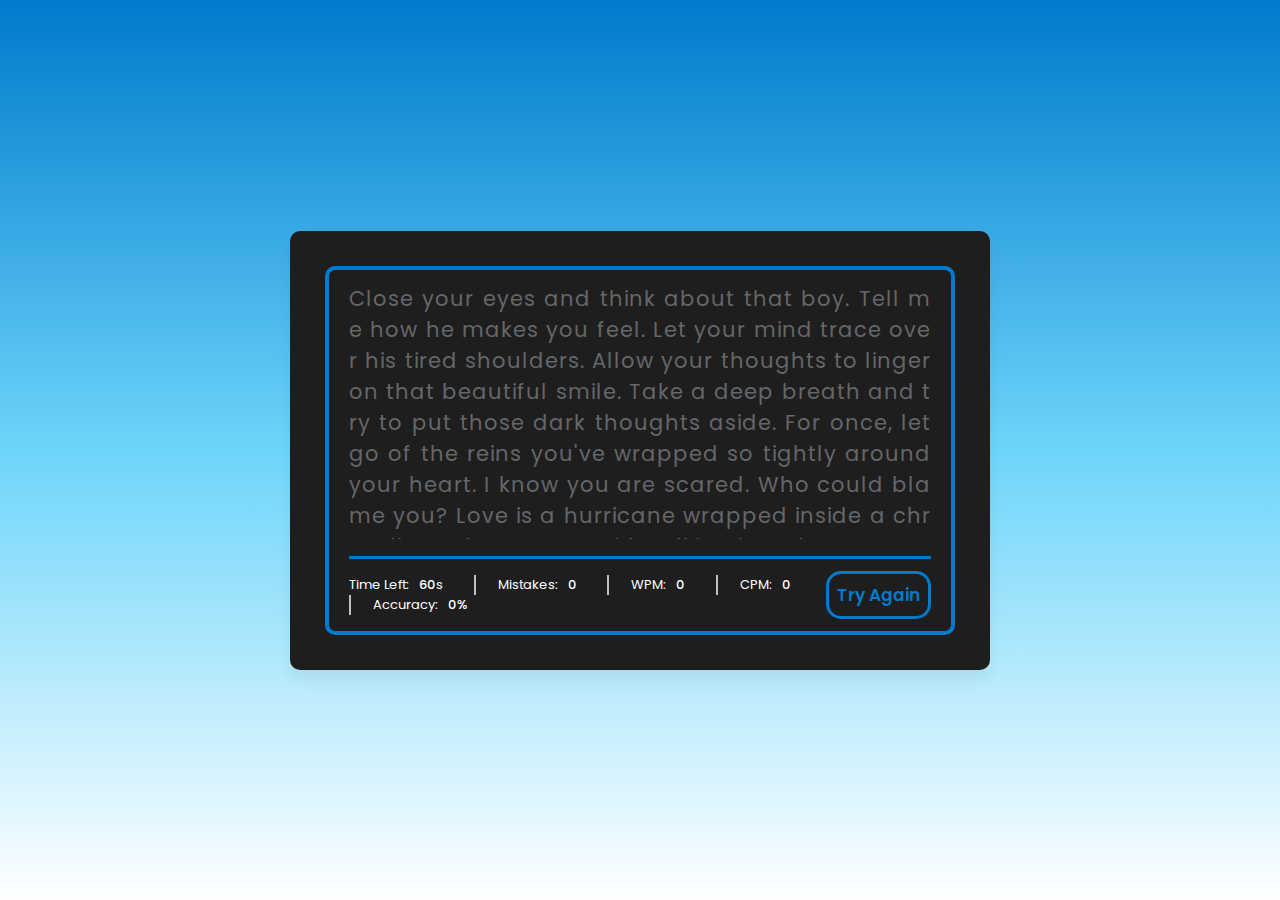
==== index.html @ c1626dc2 "update audio" ====
<html lang="en">
<head>
    <meta charset="UTF-8">
    <meta http-equiv="X-UA-Compatible" content="IE=edge">
    <meta name="viewport" content="width=device-width, initial-scale=1.0">
    <title>Speed Typing Game</title>
    <style>
    @import url('https://fonts.googleapis.com/css2?family=Poppins:wght@400;500;600;700&display=swap');
    </style>
    <link rel="stylesheet" href="style.css">
    <div class="header">
        <h1></h1>
    </div>
</head>
<body>
    <audio autoplay loop>
        <source src="lovelymusic.mp3" type="audio/mpeg">
    </audio>
    <div class="wrapper">
        <input type="text" class="input-field">
        <div class="content-box">
            <div class="typing-text">
                <p id="paragraph"></p>
            </div>
            <div class="content">
                <ul class="result-details">
                    <li class="time">
                        <p>
                            Time Left:
                        </p>
                        <span><b>60</b>s</span>
                    </li>
                    <li class="mistake">
                        <p>
                            Mistakes:
                        </p>
                        <span>0</span>
                    </li>
                    <li class="wpm">
                        <p>
                            WPM:
                        </p>
                        <span>0</span>
                    </li>
                    <li class="cpm">
                        <p>
                            CPM:
                        </p>
                        <span>0</span>
                    </li>
                    <li class="accuracy">
                        <p>
                            Accuracy:
                        </p>
                        <span id="accuracy">0%</span>
                    </li>
                </ul>
                <button>Try Again</button>
            </div>
        </div>
    </div>
</body>
<script src="script.js"></script>
</html>
---- style.css ----
* {
    margin: 0;
    padding: 0;
    box-sizing: border-box;
    font-family: 'Poppins', sans-serif;
}
body {
    display: flex;
    padding: 0 10px;
    align-items: center;
    justify-content: center;
    min-height: 100vh;
    background: linear-gradient( #007acc, #6DD5FA, #FFFFFF);
}
#paragraph{
    color: #646669;
}
.result-details{
    color: white;
}
::selection {
    color: #fff;
    background: #007acc;
}
.wrapper {
    width: 700px;
    padding: 35px;
    background: #1e1e1e;
    border-radius: 10px;
    box-shadow: 0 10px 15px rgba(0,0,0,0.05);
}
.wrapper .input-field {
    opacity: 0;
    z-index: -999;
    position: absolute;
}
.wrapper .content-box {
    padding: 13px 20px 0;
    border-radius: 10px;
    border: 4px solid #007acc;
}
.content-box .typing-text {
    overflow: hidden;
    max-height: 256px;
}
.typing-text::-webkit-scrollbar {
    width: 0;
}
.typing-text p {
    font-size: 21px;
    text-align: justify;
    letter-spacing: 1px;
    word-break: break-all;
}
.typing-text p span {
    position: relative;
}
.typing-text p span.correct {
    color: #d1d0c5;
}
.typing-text p span.incorrect {
    color: #ca4754;
    border-radius: 4px;
}
/* .typing-text p span.active {
    color: #17A2B8;
} */
.typing-text p span.active::before {
    position: absolute;
    content: "";
    height: 2px;
    width: 100%;
    bottom: 0;
    left: 0;
    opacity: 0;
    border-radius: 5px;
    background: #007acc;
    animation: blink 1s ease-in-out infinite;
}
@keyframes blink {
    50% {
        opacity: 1;
    }
}
.content-box .content {
    margin-top: 17px;
    display: flex;
    padding: 12px 0;
    flex-wrap: wrap;
    align-items: center;
    justify-content: space-between;
    border-top: 3px solid #007acc;
}
.content button {
    outline: none;
    border: none;
    width: 105px;
    color: #007acc;
    padding: 8px 0;
    font-size: 17px;
    font-weight: 600;
    cursor: pointer;
    border-radius: 15px;
    border: 3px solid #007acc;
    background: none;
    transition: transform 0.2s ease;
}
.content button:active {
    transform: scale(0.89);
}
.content button:hover {
    background: #FFFFFF;
}
.content .result-details {
    display: flex;
    flex-wrap: wrap;
    align-items: center;
    width: calc(100% - 140px);
    justify-content: space-between;
}
.result-details li {
    display: flex;
    height: 20px;
    list-style: none;
    position: relative;
    align-items: center;
}
.result-details li:not(:first-child) {
    padding-left: 22px;
    border-left: 2px solid #bfbfbf;
}
.result-details li p {
    font-size: 13px;
}
.result-details li span {
    display: block;
    font-size: 13px;
    margin-left: 10px;
}
li span b {
    font-weight: 500;
}
li:not(:first-child) span {
    font-weight: 500;
}
@media (max-width: 745px) {
    .wrapper {
        padding: 20px;
    }
    .content-box .content {
        padding: 20px 0;
    }
    .content-box .typing-text {
        max-height: 100%;
    }
    .typing-text p {
        font-size: 19px;
        text-align: left;
    }
    .content button {
        width: 100%;
        font-size: 15px;
        padding: 10px 0;
        margin-top: 20px;
    }
    .content .result-details {
        width: 100%;
    }
    .result-details li:not(:first-child) {
        border-left: 0;
        padding: 0;
    }
    .result-details li p,
    .result-details li span {
        font-size: 15px;
    }
}
@media (max-width: 518px) {
    .wrapper .content-box {
        padding: 10px 15px 0;
    }
    .typing-text p {
        font-size: 13px;
    }
    .result-details li {
        margin-bottom: 10px;
    }
    .content button {
        margin-top: 10px;
    }
}
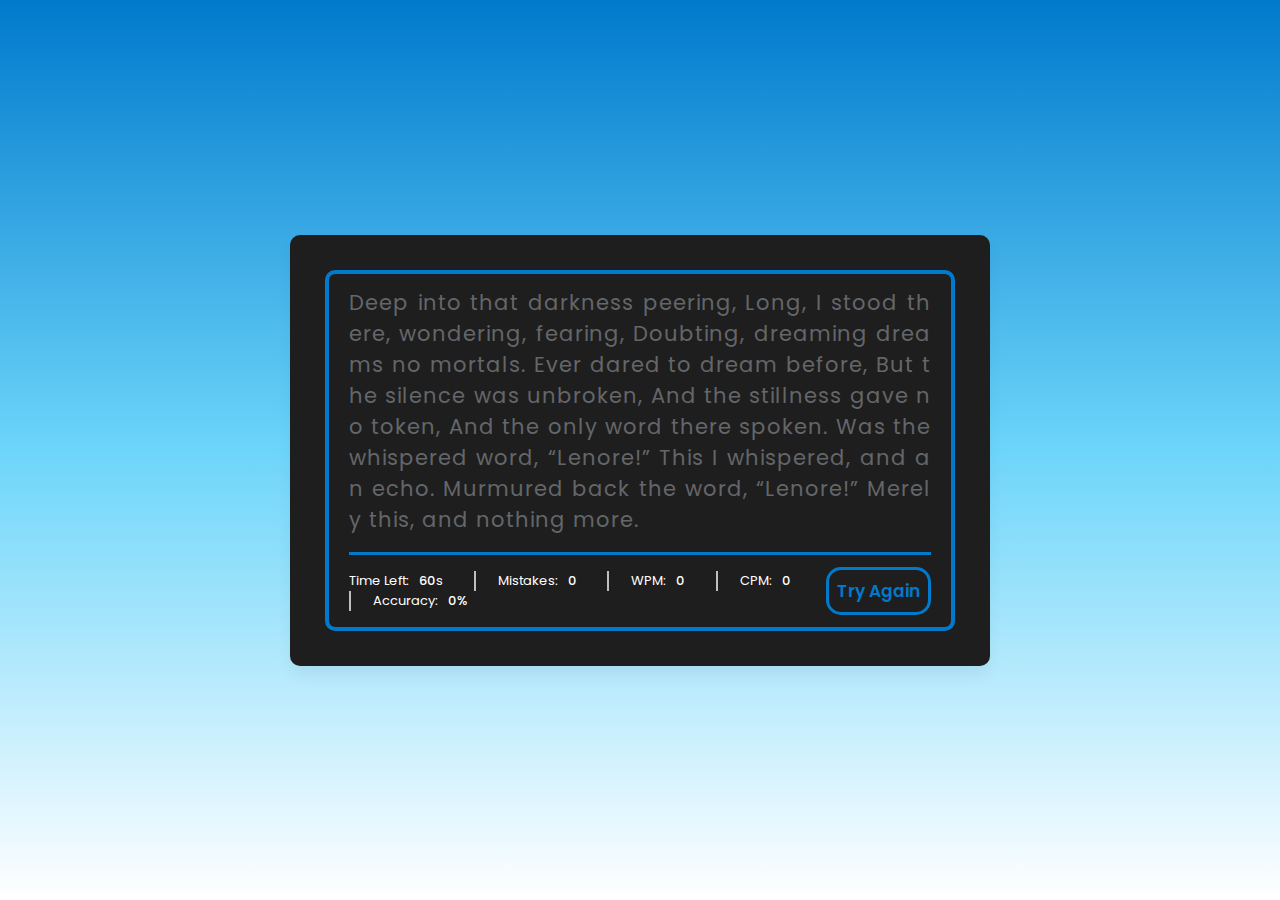
==== commit 6ff09f96: "update" ====
--- a/index.html
+++ b/index.html
@@ -13,9 +13,6 @@
     </div>
 </head>
 <body>
-    <audio autoplay loop>
-        <source src="lovelymusic.mp3" type="audio/mpeg">
-    </audio>
     <div class="wrapper">
         <input type="text" class="input-field">
         <div class="content-box">
@@ -59,6 +56,9 @@
             </div>
         </div>
     </div>
+<audio autoplay loop>
+    <source src="lovelymusic.mp3" type="audio/mpeg">
+</audio>
+<script src="script.js"></script>
 </body>
-<script src="script.js"></script>
 </html>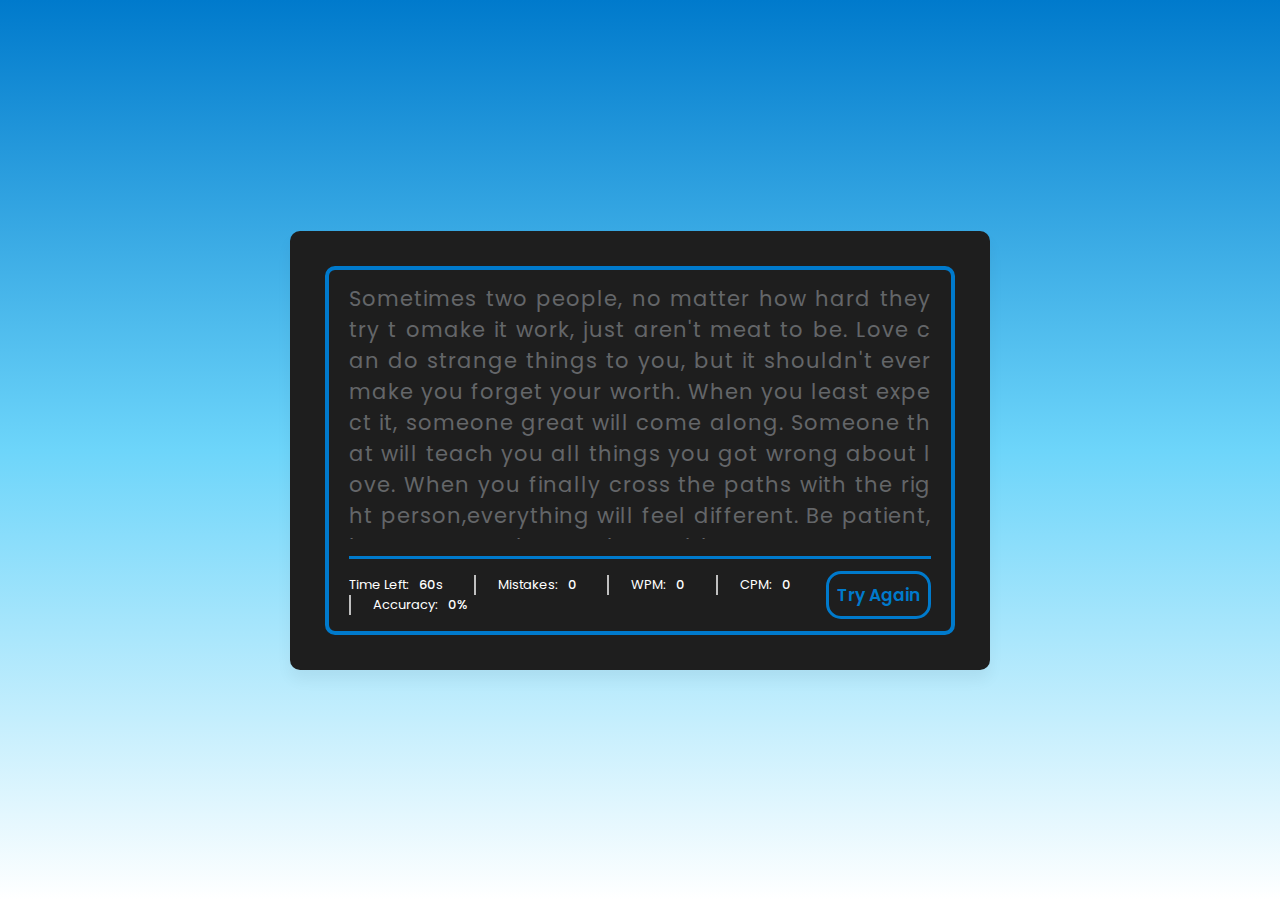
==== commit 91fe0ad3: "delete audio" ====
--- a/index.html
+++ b/index.html
@@ -56,9 +56,6 @@
             </div>
         </div>
     </div>
-<audio autoplay loop>
-    <source src="lovelymusic.mp3" type="audio/mpeg">
-</audio>
-<script src="script.js"></script>
+    <script src="script.js"></script>
 </body>
 </html>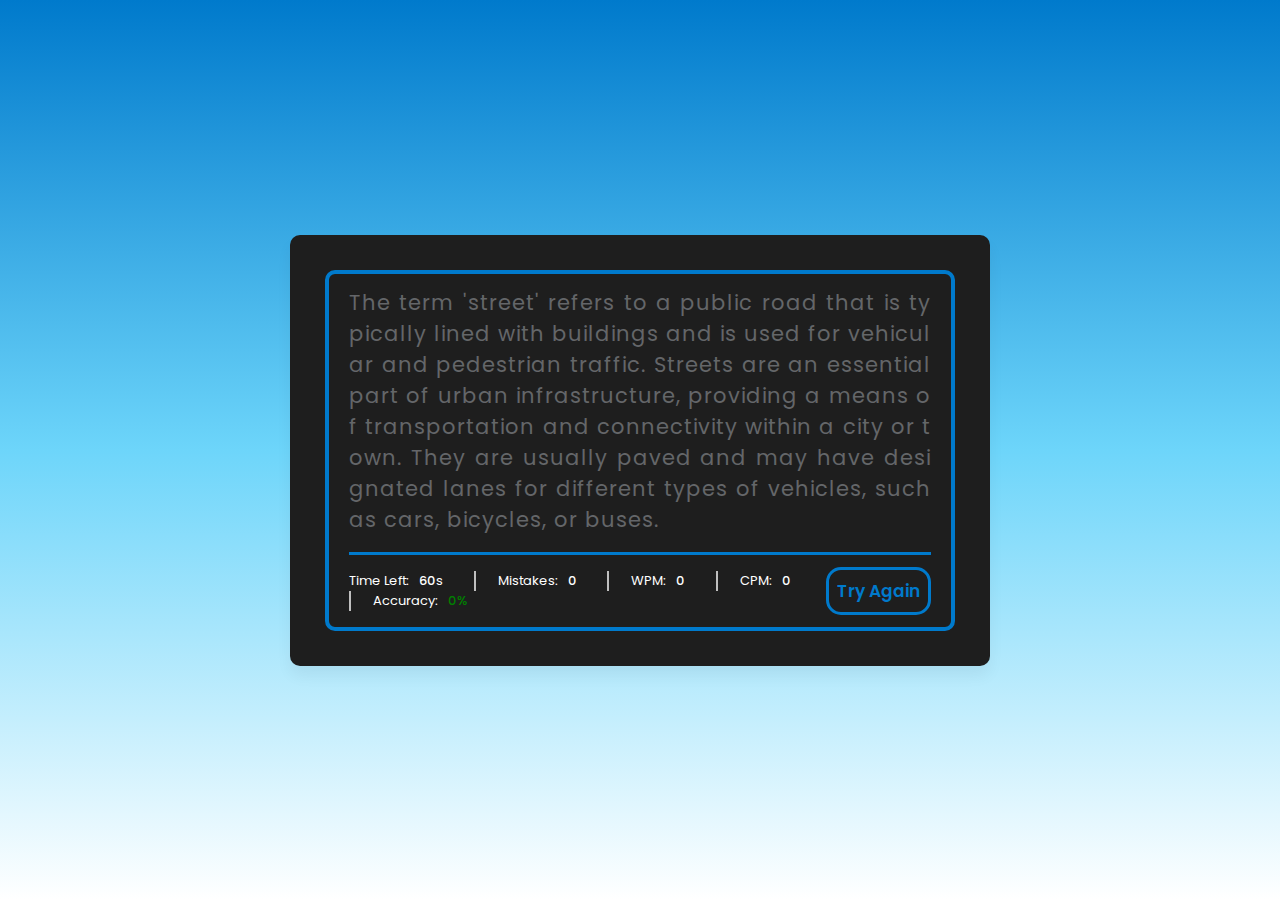
==== commit e67f15c3: "update" ====
--- a/index.html
+++ b/index.html
@@ -52,10 +52,10 @@
                         <span id="accuracy">0%</span>
                     </li>
                 </ul>
-                <button>Try Again</button>
+                <button class="tryagain">Try Again</button>
             </div>
         </div>
     </div>
-    <script src="script.js"></script>
 </body>
+<script src="script.js"></script>
 </html>--- a/style.css
+++ b/style.css
@@ -4,6 +4,20 @@
     box-sizing: border-box;
     font-family: 'Poppins', sans-serif;
 }
+
+.header {
+    display: flex;
+    align-items: center;
+    justify-content: center;
+    padding: 10px 0;
+}
+
+.header h1 {
+    color: white;
+    font-size: 24px;
+    margin: 0;
+}
+
 body {
     display: flex;
     padding: 0 10px;
@@ -17,6 +31,7 @@
 }
 .result-details{
     color: white;
+    word-break: keep-all;
 }
 ::selection {
     color: #fff;
@@ -90,6 +105,7 @@
     align-items: center;
     justify-content: space-between;
     border-top: 3px solid #007acc;
+    word-break: keep-all;
 }
 .content button {
     outline: none;
@@ -188,4 +204,12 @@
     .content button {
         margin-top: 10px;
     }
+}
+
+.result-details li.accuracy span {
+    color: red;
+}
+
+.result-details li.accuracy span.high-accuracy {
+    color: green;
 }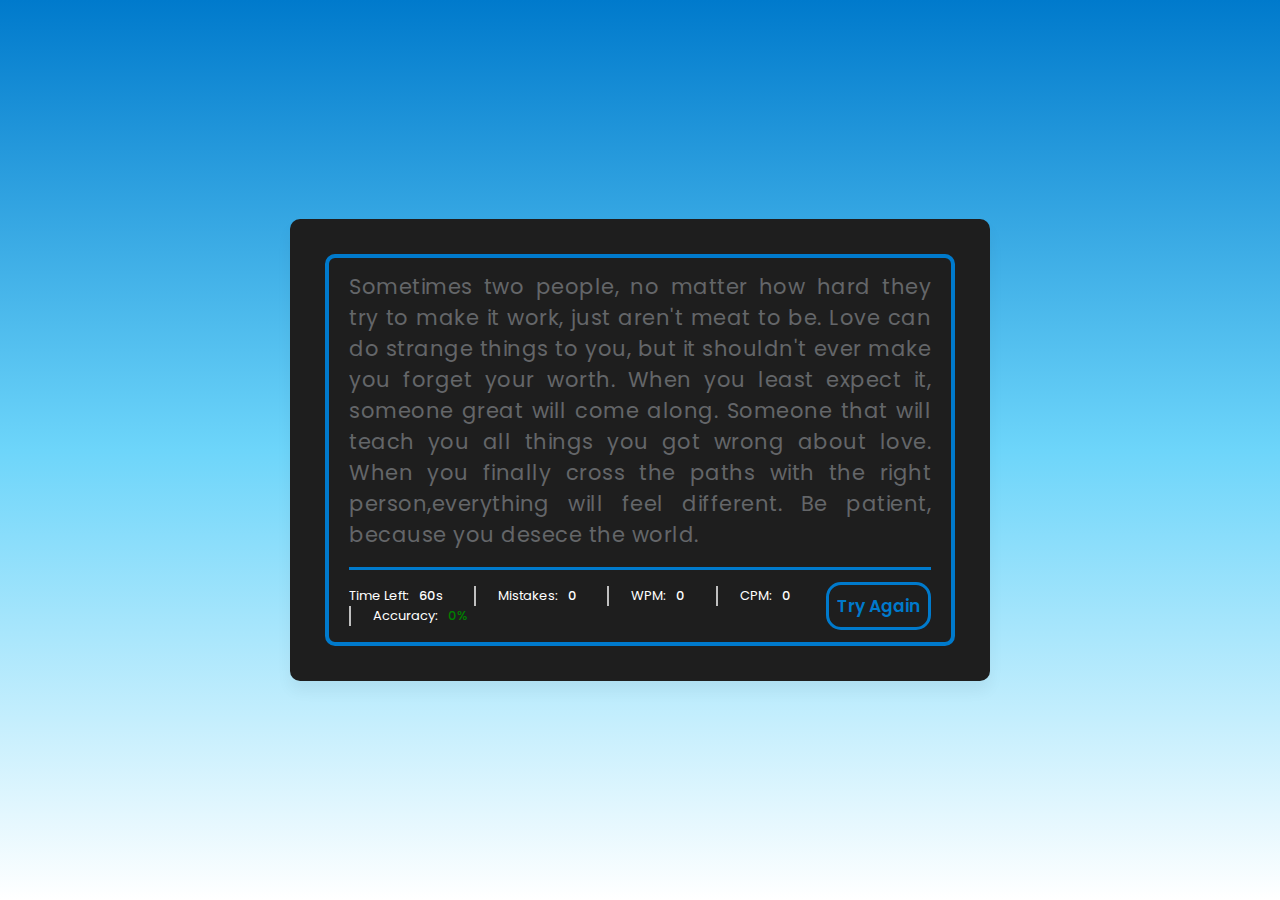
==== commit 031eb6a6: "update" ====
--- a/index.html
+++ b/index.html
@@ -8,9 +8,6 @@
     @import url('https://fonts.googleapis.com/css2?family=Poppins:wght@400;500;600;700&display=swap');
     </style>
     <link rel="stylesheet" href="style.css">
-    <div class="header">
-        <h1></h1>
-    </div>
 </head>
 <body>
     <div class="wrapper">
--- a/style.css
+++ b/style.css
@@ -56,7 +56,7 @@
 }
 .content-box .typing-text {
     overflow: hidden;
-    max-height: 256px;
+    max-height: 1080px;
 }
 .typing-text::-webkit-scrollbar {
     width: 0;
@@ -64,8 +64,7 @@
 .typing-text p {
     font-size: 21px;
     text-align: justify;
-    letter-spacing: 1px;
-    word-break: break-all;
+    letter-spacing: 0.5px;
 }
 .typing-text p span {
     position: relative;
@@ -77,11 +76,7 @@
     color: #ca4754;
     border-radius: 4px;
 }
-/* .typing-text p span.active {
-    color: #17A2B8;
-} */
 .typing-text p span.active::before {
-    position: absolute;
     content: "";
     height: 2px;
     width: 100%;
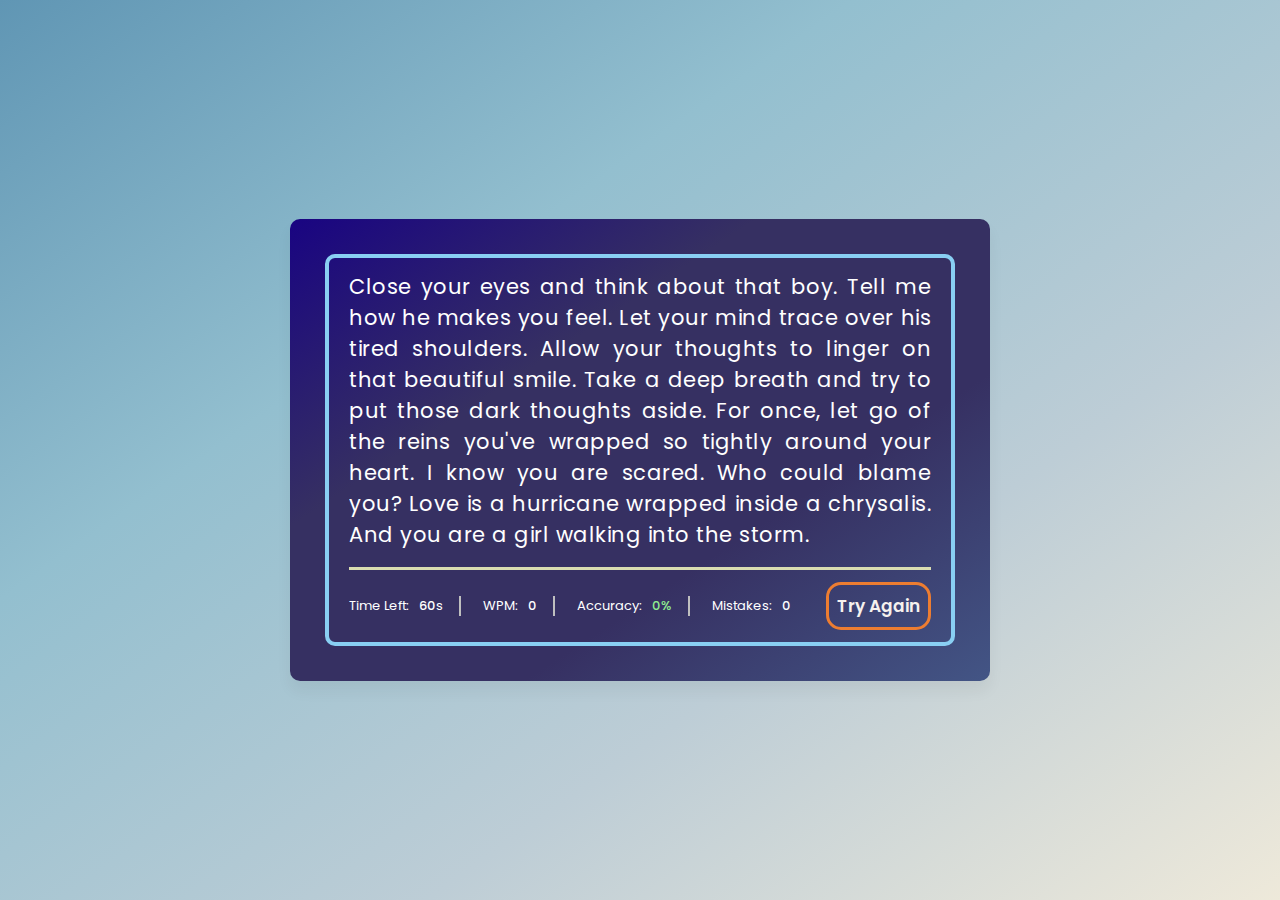
==== commit 82698bff: "update" ====
--- a/index.html
+++ b/index.html
@@ -24,21 +24,9 @@
                         </p>
                         <span><b>60</b>s</span>
                     </li>
-                    <li class="mistake">
-                        <p>
-                            Mistakes:
-                        </p>
-                        <span>0</span>
-                    </li>
                     <li class="wpm">
                         <p>
                             WPM:
-                        </p>
-                        <span>0</span>
-                    </li>
-                    <li class="cpm">
-                        <p>
-                            CPM:
                         </p>
                         <span>0</span>
                     </li>
@@ -48,6 +36,12 @@
                         </p>
                         <span id="accuracy">0%</span>
                     </li>
+                    <li class="mistake">
+                        <p>
+                            Mistakes:
+                        </p>
+                        <span>0</span>
+                    </li>
                 </ul>
                 <button class="tryagain">Try Again</button>
             </div>
--- a/style.css
+++ b/style.css
@@ -17,19 +17,18 @@
     font-size: 24px;
     margin: 0;
 }
-
 body {
     display: flex;
     padding: 0 10px;
     align-items: center;
     justify-content: center;
     min-height: 100vh;
-    background: linear-gradient( #007acc, #6DD5FA, #FFFFFF);
-}
-#paragraph{
-    color: #646669;
-}
-.result-details{
+    background: linear-gradient(to bottom right, #6096B4, #93BFCF, #BDCDD6, #EEE9DA);
+}
+#paragraph {
+    color: white;
+}
+.result-details {
     color: white;
     word-break: keep-all;
 }
@@ -40,7 +39,7 @@
 .wrapper {
     width: 700px;
     padding: 35px;
-    background: #1e1e1e;
+    background: linear-gradient(to bottom right, #190482, #363062, #363062, #435585);
     border-radius: 10px;
     box-shadow: 0 10px 15px rgba(0,0,0,0.05);
 }
@@ -52,7 +51,7 @@
 .wrapper .content-box {
     padding: 13px 20px 0;
     border-radius: 10px;
-    border: 4px solid #007acc;
+    border: 4px solid #89CFF3;
 }
 .content-box .typing-text {
     overflow: hidden;
@@ -70,7 +69,7 @@
     position: relative;
 }
 .typing-text p span.correct {
-    color: #d1d0c5;
+    color: lightgreen;
 }
 .typing-text p span.incorrect {
     color: #ca4754;
@@ -99,28 +98,29 @@
     flex-wrap: wrap;
     align-items: center;
     justify-content: space-between;
-    border-top: 3px solid #007acc;
+    border-top: 3px solid #DADDB1;
     word-break: keep-all;
 }
 .content button {
     outline: none;
     border: none;
     width: 105px;
-    color: #007acc;
+    color: #F6F1EE;
     padding: 8px 0;
     font-size: 17px;
     font-weight: 600;
     cursor: pointer;
     border-radius: 15px;
-    border: 3px solid #007acc;
+    border: 3px solid #ED7D31;
     background: none;
     transition: transform 0.2s ease;
 }
 .content button:active {
-    transform: scale(0.89);
+    transform: scale(0.9);
 }
 .content button:hover {
-    background: #FFFFFF;
+    background: #4f6992;
+    color: lightsalmon;
 }
 .content .result-details {
     display: flex;
@@ -202,9 +202,9 @@
 }
 
 .result-details li.accuracy span {
-    color: red;
+    color: rgb(241, 124, 124);
 }
 
 .result-details li.accuracy span.high-accuracy {
-    color: green;
+    color: lightgreen;
 }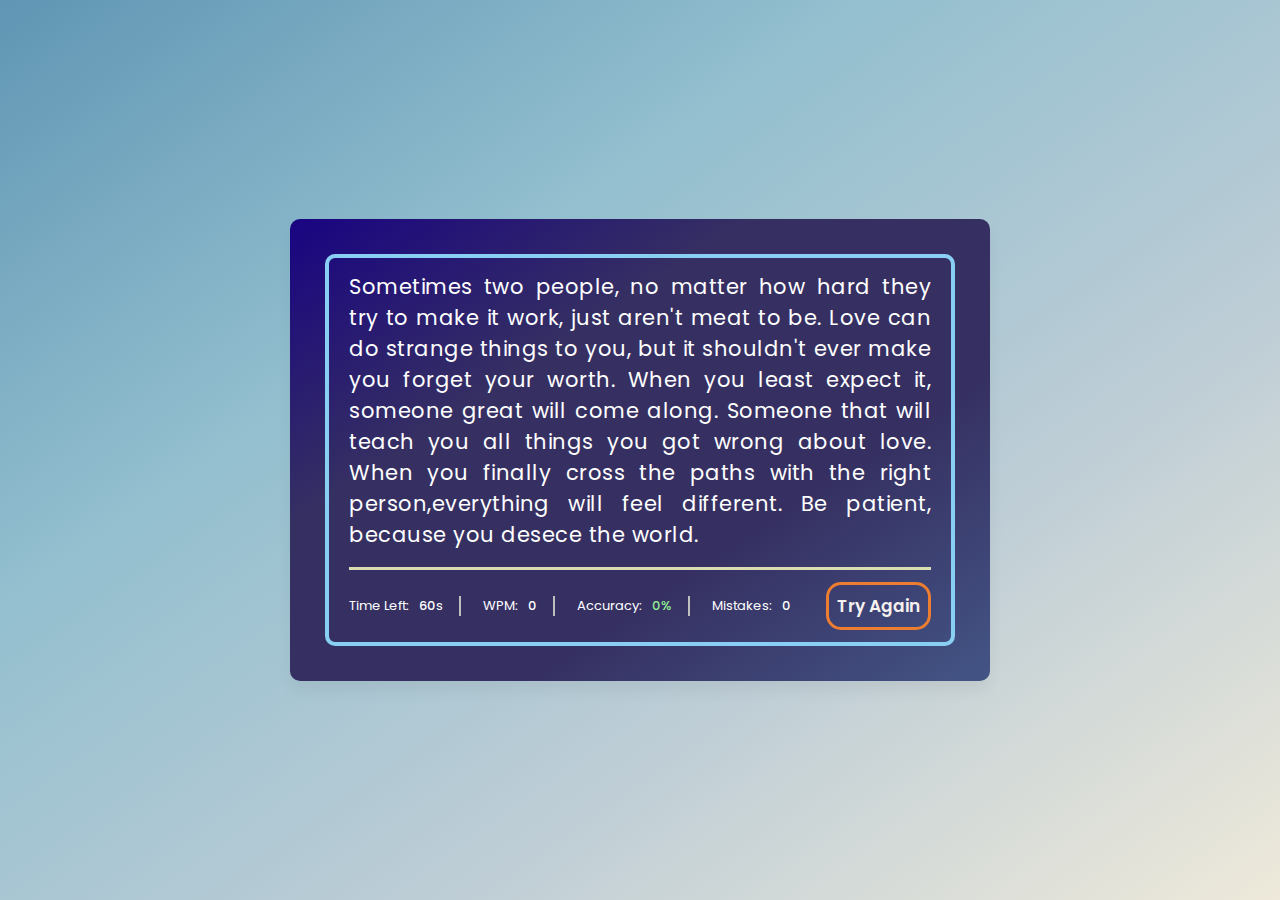
==== commit d8f44c44: "update" ====
--- a/index.html
+++ b/index.html
@@ -3,7 +3,8 @@
     <meta charset="UTF-8">
     <meta http-equiv="X-UA-Compatible" content="IE=edge">
     <meta name="viewport" content="width=device-width, initial-scale=1.0">
-    <title>Speed Typing Game</title>
+    <title>Typing Test - JustType</title>
+    <link rel="icon" href="icon-title.png">
     <style>
     @import url('https://fonts.googleapis.com/css2?family=Poppins:wght@400;500;600;700&display=swap');
     </style>
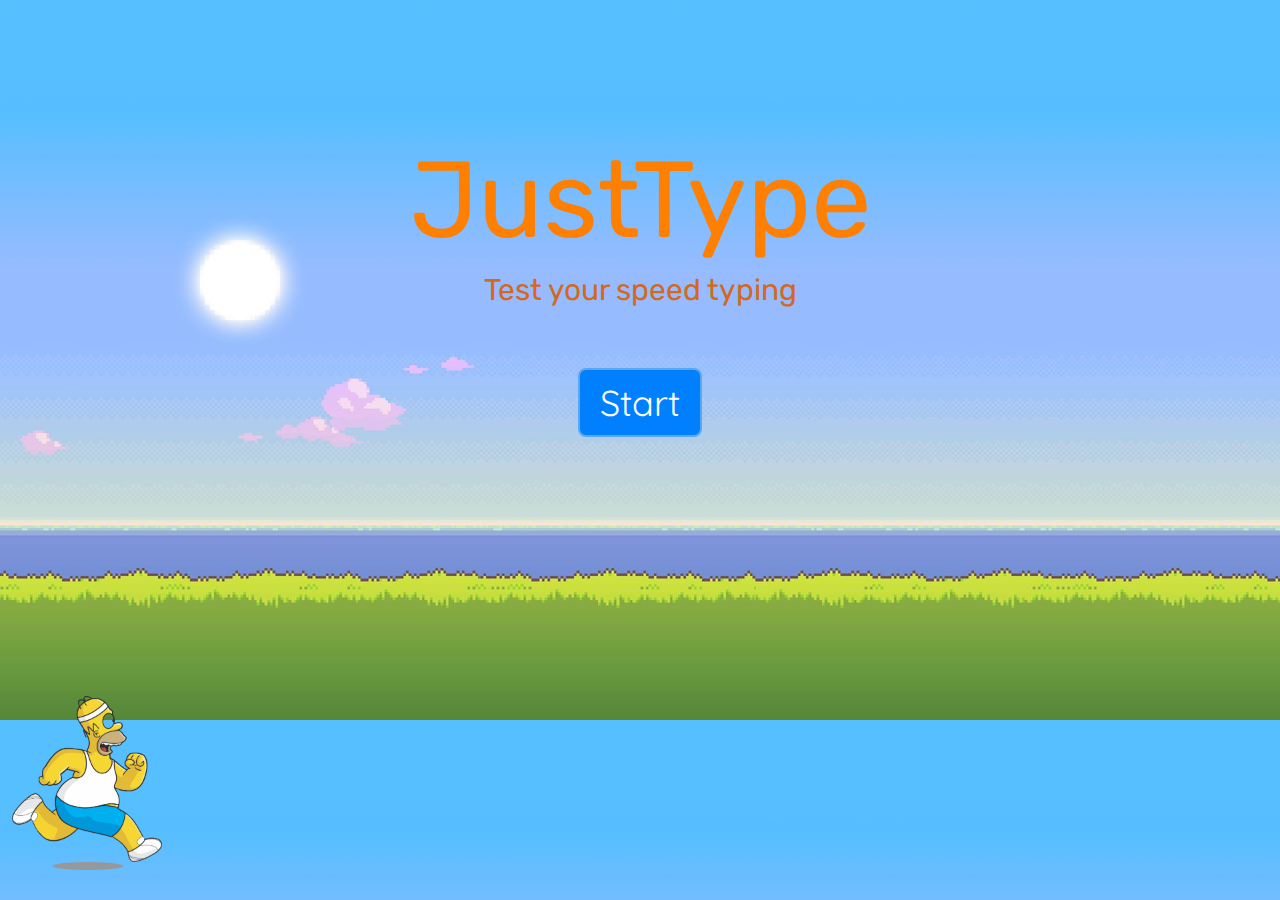
==== commit 04730829: "update all" ====
--- a/index.html
+++ b/index.html
@@ -1,53 +1,26 @@
-<html lang="en">
+<!DOCTYPE html>
+<html>
 <head>
-    <meta charset="UTF-8">
-    <meta http-equiv="X-UA-Compatible" content="IE=edge">
-    <meta name="viewport" content="width=device-width, initial-scale=1.0">
     <title>Typing Test - JustType</title>
-    <link rel="icon" href="icon-title.png">
+    <link rel="stylesheet" href="style.css">
+    <link rel="icon" href="images/icon-title.png">
     <style>
-    @import url('https://fonts.googleapis.com/css2?family=Poppins:wght@400;500;600;700&display=swap');
+        @import url('https://fonts.googleapis.com/css2?family=Quicksand:wght@500&display=swap');
+        @import url('https://fonts.googleapis.com/css2?family=Rubik&display=swap');
     </style>
-    <link rel="stylesheet" href="style.css">
 </head>
 <body>
-    <div class="wrapper">
-        <input type="text" class="input-field">
-        <div class="content-box">
-            <div class="typing-text">
-                <p id="paragraph"></p>
-            </div>
-            <div class="content">
-                <ul class="result-details">
-                    <li class="time">
-                        <p>
-                            Time Left:
-                        </p>
-                        <span><b>60</b>s</span>
-                    </li>
-                    <li class="wpm">
-                        <p>
-                            WPM:
-                        </p>
-                        <span>0</span>
-                    </li>
-                    <li class="accuracy">
-                        <p>
-                            Accuracy:
-                        </p>
-                        <span id="accuracy">0%</span>
-                    </li>
-                    <li class="mistake">
-                        <p>
-                            Mistakes:
-                        </p>
-                        <span>0</span>
-                    </li>
-                </ul>
-                <button class="tryagain">Try Again</button>
-            </div>
+    <div class="container">
+        <img src="images/cartoon.png" class="cartoon" id="cartoon">
+        <div class="text">JustType</div>
+        <div class="text_body">Test your speed typing</div>
         </div>
+    <div class="start">
+        <button class="start-button" id="start-button">Start</button>
     </div>
+    <audio id="audio" autoplay loop>
+        <source src="audio/mainmenu.mp3" type="audio/mpeg">
+    </audio>
+    <script src="script.js"></script>
 </body>
-<script src="script.js"></script>
-</html>+</html>
--- a/style.css
+++ b/style.css
@@ -1,210 +1,39 @@
-* {
-    margin: 0;
-    padding: 0;
-    box-sizing: border-box;
-    font-family: 'Poppins', sans-serif;
+body {
+    background-image: url('images/gamebackground.jpg');
+    background-size: cover;
+    overflow: hidden;
+    font-family: 'Rubik', sans-serif;
 }
-
-.header {
-    display: flex;
-    align-items: center;
-    justify-content: center;
-    padding: 10px 0;
+.container {
+    text-align: center;
+    padding-top: 128px;
 }
-
-.header h1 {
-    color: white;
-    font-size: 24px;
-    margin: 0;
+.text {
+    font-size: 108px;
+    color: #FF7F00;
+    margin-bottom: 8px;
 }
-body {
-    display: flex;
-    padding: 0 10px;
-    align-items: center;
-    justify-content: center;
-    min-height: 100vh;
-    background: linear-gradient(to bottom right, #6096B4, #93BFCF, #BDCDD6, #EEE9DA);
+.cartoon {
+    width: 150px;
+    position: absolute;
+    bottom: 30px;
 }
-#paragraph {
-    color: white;
+.start-button {
+    font-family: 'Agbalumo', sans-serif;
+    background-color: #0080FF;
+    color: #fff;
+    font-size: 36px;
+    padding: 10px 20px;
+    border: 2px solid #5aa7f0;
+    cursor: pointer;
+    border-radius: 8px;
+    font-family: 'Quicksand', sans-serif;
 }
-.result-details {
-    color: white;
-    word-break: keep-all;
+.start {
+    text-align: center;
+    padding-top: 60px;
 }
-::selection {
-    color: #fff;
-    background: #007acc;
-}
-.wrapper {
-    width: 700px;
-    padding: 35px;
-    background: linear-gradient(to bottom right, #190482, #363062, #363062, #435585);
-    border-radius: 10px;
-    box-shadow: 0 10px 15px rgba(0,0,0,0.05);
-}
-.wrapper .input-field {
-    opacity: 0;
-    z-index: -999;
-    position: absolute;
-}
-.wrapper .content-box {
-    padding: 13px 20px 0;
-    border-radius: 10px;
-    border: 4px solid #89CFF3;
-}
-.content-box .typing-text {
-    overflow: hidden;
-    max-height: 1080px;
-}
-.typing-text::-webkit-scrollbar {
-    width: 0;
-}
-.typing-text p {
-    font-size: 21px;
-    text-align: justify;
-    letter-spacing: 0.5px;
-}
-.typing-text p span {
-    position: relative;
-}
-.typing-text p span.correct {
-    color: lightgreen;
-}
-.typing-text p span.incorrect {
-    color: #ca4754;
-    border-radius: 4px;
-}
-.typing-text p span.active::before {
-    content: "";
-    height: 2px;
-    width: 100%;
-    bottom: 0;
-    left: 0;
-    opacity: 0;
-    border-radius: 5px;
-    background: #007acc;
-    animation: blink 1s ease-in-out infinite;
-}
-@keyframes blink {
-    50% {
-        opacity: 1;
-    }
-}
-.content-box .content {
-    margin-top: 17px;
-    display: flex;
-    padding: 12px 0;
-    flex-wrap: wrap;
-    align-items: center;
-    justify-content: space-between;
-    border-top: 3px solid #DADDB1;
-    word-break: keep-all;
-}
-.content button {
-    outline: none;
-    border: none;
-    width: 105px;
-    color: #F6F1EE;
-    padding: 8px 0;
-    font-size: 17px;
-    font-weight: 600;
-    cursor: pointer;
-    border-radius: 15px;
-    border: 3px solid #ED7D31;
-    background: none;
-    transition: transform 0.2s ease;
-}
-.content button:active {
-    transform: scale(0.9);
-}
-.content button:hover {
-    background: #4f6992;
-    color: lightsalmon;
-}
-.content .result-details {
-    display: flex;
-    flex-wrap: wrap;
-    align-items: center;
-    width: calc(100% - 140px);
-    justify-content: space-between;
-}
-.result-details li {
-    display: flex;
-    height: 20px;
-    list-style: none;
-    position: relative;
-    align-items: center;
-}
-.result-details li:not(:first-child) {
-    padding-left: 22px;
-    border-left: 2px solid #bfbfbf;
-}
-.result-details li p {
-    font-size: 13px;
-}
-.result-details li span {
-    display: block;
-    font-size: 13px;
-    margin-left: 10px;
-}
-li span b {
-    font-weight: 500;
-}
-li:not(:first-child) span {
-    font-weight: 500;
-}
-@media (max-width: 745px) {
-    .wrapper {
-        padding: 20px;
-    }
-    .content-box .content {
-        padding: 20px 0;
-    }
-    .content-box .typing-text {
-        max-height: 100%;
-    }
-    .typing-text p {
-        font-size: 19px;
-        text-align: left;
-    }
-    .content button {
-        width: 100%;
-        font-size: 15px;
-        padding: 10px 0;
-        margin-top: 20px;
-    }
-    .content .result-details {
-        width: 100%;
-    }
-    .result-details li:not(:first-child) {
-        border-left: 0;
-        padding: 0;
-    }
-    .result-details li p,
-    .result-details li span {
-        font-size: 15px;
-    }
-}
-@media (max-width: 518px) {
-    .wrapper .content-box {
-        padding: 10px 15px 0;
-    }
-    .typing-text p {
-        font-size: 13px;
-    }
-    .result-details li {
-        margin-bottom: 10px;
-    }
-    .content button {
-        margin-top: 10px;
-    }
-}
-
-.result-details li.accuracy span {
-    color: rgb(241, 124, 124);
-}
-
-.result-details li.accuracy span.high-accuracy {
-    color: lightgreen;
+.text_body {
+    font-size: 30px;
+    color: chocolate;
 }